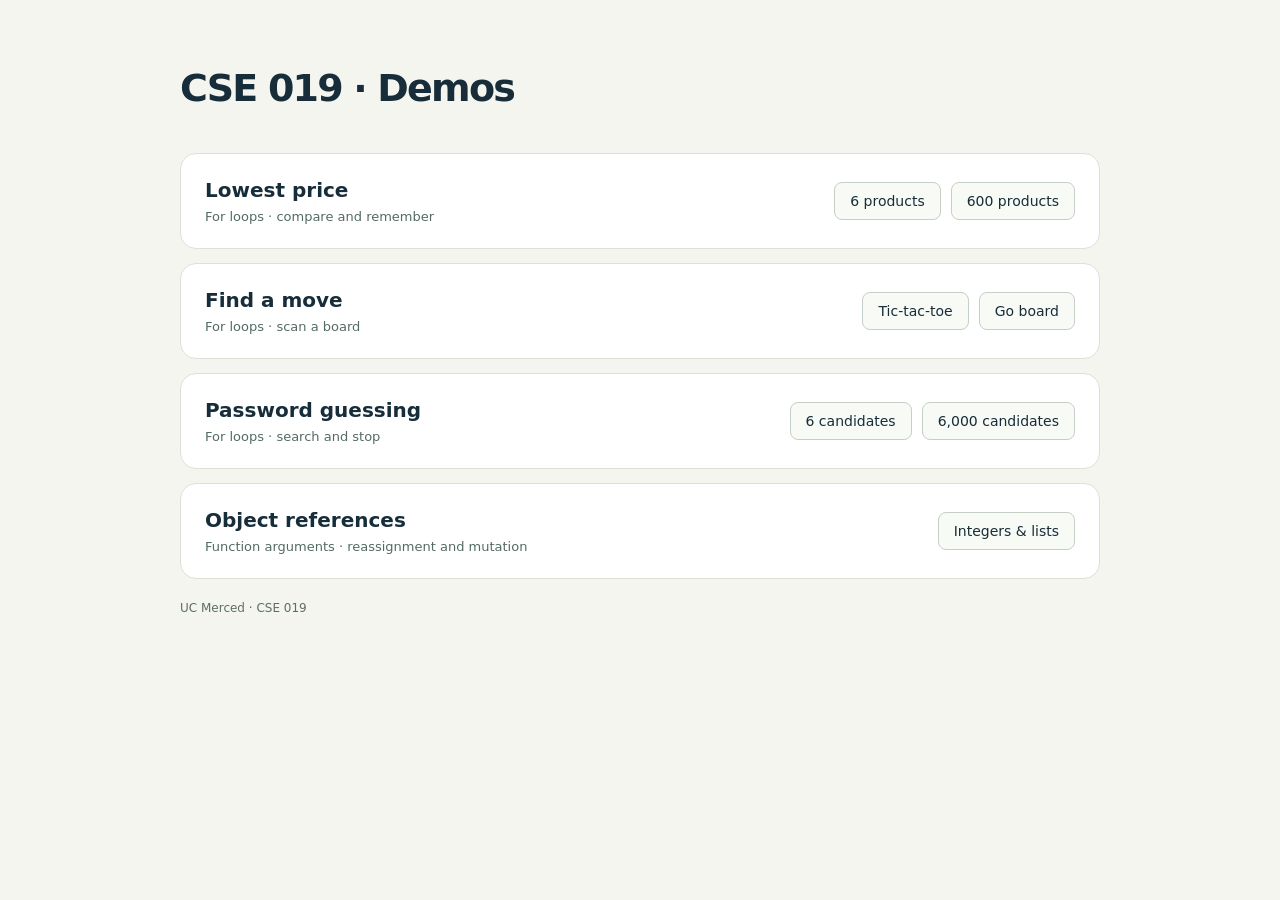
==== index.html @ 82db8a0d "Publish CSE 019 teaching demos for GitHub Pages" ====
<!doctype html>
<html lang="en">
<head>
<meta charset="utf-8">
<meta name="viewport" content="width=device-width, initial-scale=1">
<meta name="description" content="Interactive Python demos for CSE 019 at UC Merced: loops, object references, and mutability.">
<title>CSE 019 · Demos</title>
<link rel="stylesheet" href="demos/styles.css">
<style>
.shell{max-width:1000px}header{padding:32px 0}h1{font-size:38px}.demo-list{display:grid;gap:14px}.demo-row{display:flex;align-items:center;justify-content:space-between;gap:20px;padding:24px;flex-wrap:wrap}.demo-row h2{font-size:20px;margin:0}.links{display:flex;gap:10px;flex-wrap:wrap}.links a{border:1px solid #c5cec7;border-radius:8px;padding:10px 15px;text-decoration:none;font-size:14px;background:#f8faf6}.links a:hover{background:#def2e5}.topic{font-size:13px;color:#536b60;margin:7px 0 0}@media(max-width:520px){.demo-row{align-items:flex-start;flex-direction:column}}
</style>
</head>
<body><div class="shell"><header><h1>CSE 019 · Demos</h1></header><main class="demo-list">
<section class="panel demo-row"><div><h2>Lowest price</h2><p class="topic">For loops · compare and remember</p></div><div class="links"><a href="demos/index.html">6 products</a><a href="demos/prices-large.html">600 products</a></div></section>
<section class="panel demo-row"><div><h2>Find a move</h2><p class="topic">For loops · scan a board</p></div><div class="links"><a href="demos/tic-tac-toe.html">Tic-tac-toe</a><a href="demos/go-large.html">Go board</a></div></section>
<section class="panel demo-row"><div><h2>Password guessing</h2><p class="topic">For loops · search and stop</p></div><div class="links"><a href="demos/passwords.html">6 candidates</a><a href="demos/passwords-large.html">6,000 candidates</a></div></section>
<section class="panel demo-row"><div><h2>Object references</h2><p class="topic">Function arguments · reassignment and mutation</p></div><div class="links"><a href="demos/references.html">Integers &amp; lists</a></div></section>
</main><footer>UC Merced · CSE 019</footer></div></body></html>
---- demos/styles.css ----
:root{font-family:Inter,ui-sans-serif,system-ui,sans-serif;color:#172d39;background:#f4f5ef;font-synthesis:none;--accent:#12694f;--soft:#def2e5}*{box-sizing:border-box}body{margin:0}a{color:inherit}button,select,input{font:inherit}button,select{border:1px solid #c5cec7;border-radius:9px;background:#fff;padding:11px 16px;color:inherit}button{cursor:pointer;font-weight:650}button:hover{background:#e8eee8}button:disabled{opacity:.45;cursor:default}button:focus-visible,a:focus-visible,select:focus-visible{outline:3px solid #b36a12;outline-offset:3px}.primary{background:var(--accent);color:white;border-color:var(--accent)}.primary:hover{background:#084d39}.shell{max-width:1380px;margin:auto;padding:28px 40px}nav{display:flex;align-items:center;gap:10px;flex-wrap:wrap;border-bottom:1px solid #d6ddd4;padding-bottom:22px}nav .brand{font-weight:800;letter-spacing:-.7px;margin-right:auto;text-decoration:none;font-size:21px}nav a:not(.brand){font-size:14px;padding:9px 13px;text-decoration:none;border-radius:7px}nav a[aria-current]{background:#172d39;color:white}.eyebrow{font-size:12px;letter-spacing:2px;font-weight:750;text-transform:uppercase;color:var(--accent)}header{padding:32px 0 24px}h1{font-size:clamp(30px,4vw,49px);letter-spacing:-1.8px;margin:8px 0 12px;line-height:1.08}header p{font-size:17px;color:#51616a;max-width:800px;line-height:1.6;margin:0}.layout{display:grid;grid-template-columns:minmax(0,1.25fr) minmax(0,1fr);gap:24px}.panel{background:#fff;border:1px solid #dce1d8;border-radius:16px;overflow:hidden}.panel-head{display:flex;justify-content:space-between;align-items:center;gap:14px;padding:20px 24px;border-bottom:1px solid #e2e7df;flex-wrap:wrap}.panel-head h2{font-size:17px;margin:0}.tag{font-size:12px;color:#52655b;background:#eef3eb;border-radius:5px;padding:5px 8px}.scene{padding:24px;min-height:370px}.controls{display:flex;align-items:center;gap:9px;padding:18px 24px;border-top:1px solid #e2e7df;flex-wrap:wrap}.controls label{font-size:13px;margin-left:auto;display:flex;gap:8px;align-items:center}.controls select{padding:8px}.status{padding:18px 24px;background:var(--soft);min-height:91px;line-height:1.5}.status strong{display:block;margin-bottom:3px}.status span{font-size:14px}.code-panel{background:#142b35;color:#e9f1ef}.code-panel .panel-head{border-color:#304650}.code-panel .tag{background:#2d434a;color:#cee0d8}.code{padding:18px 0;margin:0;overflow:auto;font:14px/1.95 ui-monospace,SFMono-Regular,Consolas,monospace;tab-size:4}.line{display:block;min-width:max-content;padding:0 22px 0 0;border-left:3px solid transparent;white-space:pre}.line.active{background:#2d504c;border-color:#89e9b5}.ln{display:inline-block;width:38px;text-align:right;margin-right:18px;color:#8da6af;user-select:none}.variables{display:grid;grid-template-columns:repeat(3,1fr);gap:10px;padding:20px 24px;border-top:1px solid #304650}.variable small{color:#acc3cb;font:12px ui-monospace,monospace;display:block;margin-bottom:8px}.variable strong{font:20px ui-monospace,monospace;color:#a6f2c6;overflow-wrap:anywhere}.explain{padding:4px 24px 22px;font-size:14px;line-height:1.65;color:#c3d2d7}.lesson{margin-top:24px;padding:20px 24px;border-left:4px solid var(--accent);background:#e9eee3;line-height:1.6}.lesson b{margin-right:7px}.products{display:grid;grid-template-columns:repeat(3,1fr);gap:12px}.product{position:relative;border:2px solid #e4e9df;border-radius:11px;padding:14px 12px;text-align:center;transition:background .2s,border-color .2s}.product.active,.cell.active,.guess.active{border-color:#bd780d;background:#fff4dc}.product.best,.cell.best{box-shadow:inset 0 0 0 2px #16805b;background:#e8f7ed}.product .art{height:74px;display:grid;place-items:center}.bottle{width:29px;height:54px;border-radius:7px 7px 10px 10px;background:var(--bottle,#78958b);position:relative;box-shadow:inset -7px 0 #00000012}.bottle:before{content:'';position:absolute;width:17px;height:8px;left:6px;top:-6px;border-radius:3px 3px 0 0;background:#304e49}.bottle:after{content:'';position:absolute;width:17px;height:19px;left:6px;top:16px;border:1px solid #ffffff80;border-radius:50%}.product h3{font-size:14px;margin:5px 0}.product strong{font-size:25px}.item-note{font-size:11px;min-height:17px;margin-top:7px;color:#52635d}.scenario{display:flex;gap:10px;align-items:center;margin-bottom:22px;font-size:14px;flex-wrap:wrap}.board{display:grid;grid-template-columns:repeat(3,1fr);gap:9px;max-width:335px;margin:0 auto}.cell{aspect-ratio:1;border:2px solid #dce3da;border-radius:12px;position:relative;display:flex;align-items:center;justify-content:center;flex-direction:column;background:#f8faf6}.cell .index{position:absolute;top:7px;left:10px;font:11px ui-monospace,monospace;color:#687b73}.mark{font-size:43px;font-weight:700;line-height:1.2;color:#217e69}.mark.o{color:#b26339}.cell small{font-size:11px}.legend{text-align:center;color:#5e6e65;font-size:12px;margin-top:18px}.password-scene{display:grid;grid-template-columns:1fr 1fr;gap:20px}.guesses{display:flex;flex-direction:column;gap:7px}.guess{border:2px solid #e1e6de;border-radius:7px;padding:9px 11px;display:flex;justify-content:space-between;gap:8px;font:14px ui-monospace,monospace}.guess small{font:11px system-ui;color:#53665e}.guess.match{background:#def2e5;border-color:#16805b}.terminal{background:#142b35;border-radius:12px;color:#d7e6df;padding:18px;align-self:start;min-width:0}.lock{font-size:35px;margin:10px 0 18px}.terminal h3{font-size:14px}.terminal p{font:13px/1.6 ui-monospace,monospace;overflow-wrap:anywhere}.terminal .result{color:#a6f2c6}.terminal small{color:#acc3cb;line-height:1.5;display:block}.check{display:flex;align-items:center;gap:8px;font-size:14px;margin-bottom:20px}footer{font-size:12px;color:#5d6e65;padding:22px 0}@media(max-width:1000px){.shell{padding:22px}.layout{grid-template-columns:1fr}.scene{min-height:0}.code{font-size:14px}}@media(max-width:480px){.shell{padding:15px}.products{grid-template-columns:repeat(2,1fr)}.password-scene{grid-template-columns:1fr}.controls label{margin-left:0}.variables{padding:18px 15px}.variable strong{font-size:16px}.scene{padding:18px}nav .brand{width:100%}.panel-head{padding:18px}.code{font-size:12px}}@media(prefers-reduced-motion:reduce){*{transition:none!important}}
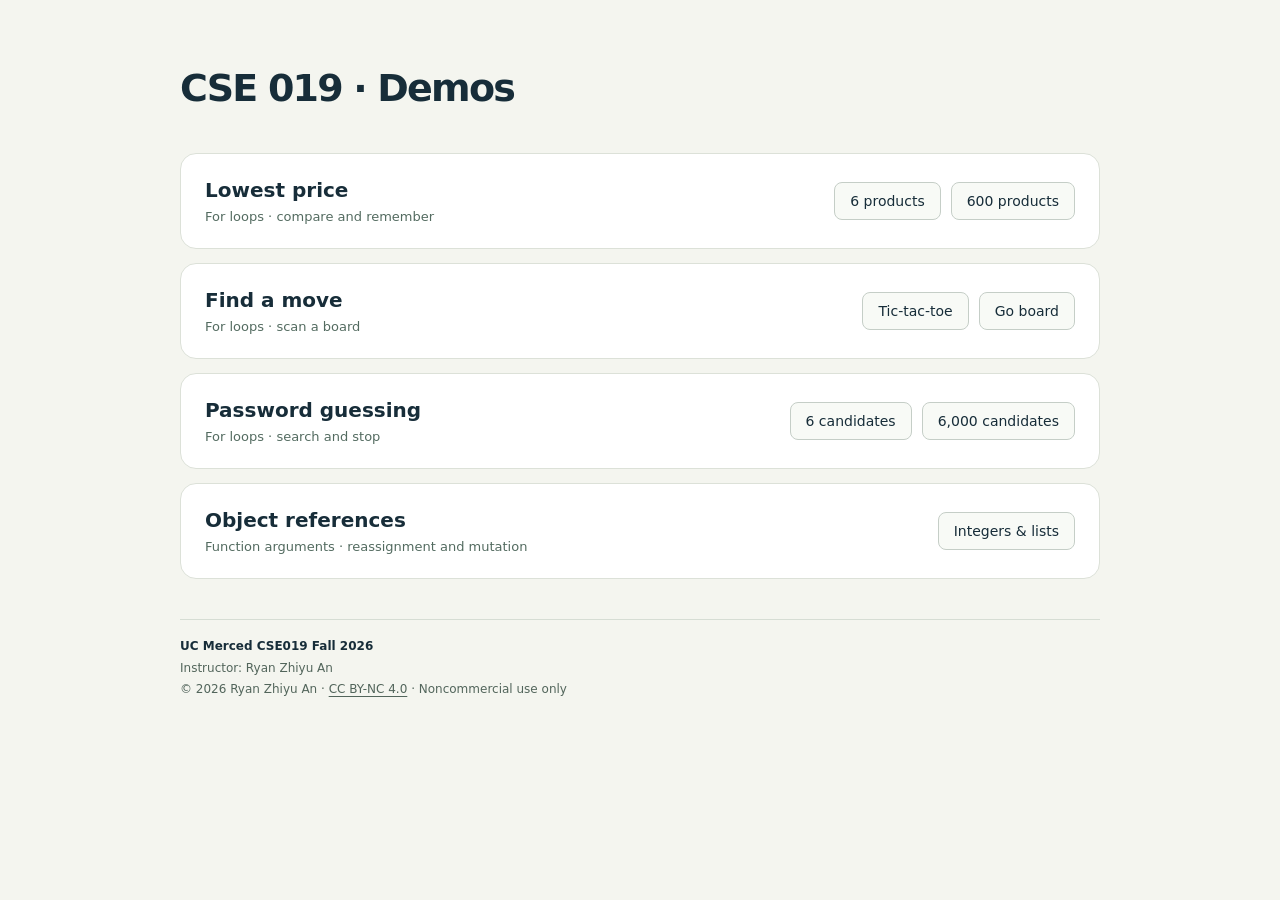
==== commit bd3a6604: "Add CC BY-NC 4.0 license and instructor credit" ====
--- a/index.html
+++ b/index.html
@@ -15,4 +15,4 @@
 <section class="panel demo-row"><div><h2>Find a move</h2><p class="topic">For loops · scan a board</p></div><div class="links"><a href="demos/tic-tac-toe.html">Tic-tac-toe</a><a href="demos/go-large.html">Go board</a></div></section>
 <section class="panel demo-row"><div><h2>Password guessing</h2><p class="topic">For loops · search and stop</p></div><div class="links"><a href="demos/passwords.html">6 candidates</a><a href="demos/passwords-large.html">6,000 candidates</a></div></section>
 <section class="panel demo-row"><div><h2>Object references</h2><p class="topic">Function arguments · reassignment and mutation</p></div><div class="links"><a href="demos/references.html">Integers &amp; lists</a></div></section>
-</main><footer>UC Merced · CSE 019</footer></div></body></html>
+</main><footer><div class="credit"><strong>UC Merced CSE019 Fall 2026</strong><br>Instructor: Ryan Zhiyu An<br>© 2026 Ryan Zhiyu An · <a rel="license" href="https://creativecommons.org/licenses/by-nc/4.0/">CC BY-NC 4.0</a> · Noncommercial use only</div></footer></div></body></html>
--- a/demos/styles.css
+++ b/demos/styles.css
@@ -1 +1,3 @@
 :root{font-family:Inter,ui-sans-serif,system-ui,sans-serif;color:#172d39;background:#f4f5ef;font-synthesis:none;--accent:#12694f;--soft:#def2e5}*{box-sizing:border-box}body{margin:0}a{color:inherit}button,select,input{font:inherit}button,select{border:1px solid #c5cec7;border-radius:9px;background:#fff;padding:11px 16px;color:inherit}button{cursor:pointer;font-weight:650}button:hover{background:#e8eee8}button:disabled{opacity:.45;cursor:default}button:focus-visible,a:focus-visible,select:focus-visible{outline:3px solid #b36a12;outline-offset:3px}.primary{background:var(--accent);color:white;border-color:var(--accent)}.primary:hover{background:#084d39}.shell{max-width:1380px;margin:auto;padding:28px 40px}nav{display:flex;align-items:center;gap:10px;flex-wrap:wrap;border-bottom:1px solid #d6ddd4;padding-bottom:22px}nav .brand{font-weight:800;letter-spacing:-.7px;margin-right:auto;text-decoration:none;font-size:21px}nav a:not(.brand){font-size:14px;padding:9px 13px;text-decoration:none;border-radius:7px}nav a[aria-current]{background:#172d39;color:white}.eyebrow{font-size:12px;letter-spacing:2px;font-weight:750;text-transform:uppercase;color:var(--accent)}header{padding:32px 0 24px}h1{font-size:clamp(30px,4vw,49px);letter-spacing:-1.8px;margin:8px 0 12px;line-height:1.08}header p{font-size:17px;color:#51616a;max-width:800px;line-height:1.6;margin:0}.layout{display:grid;grid-template-columns:minmax(0,1.25fr) minmax(0,1fr);gap:24px}.panel{background:#fff;border:1px solid #dce1d8;border-radius:16px;overflow:hidden}.panel-head{display:flex;justify-content:space-between;align-items:center;gap:14px;padding:20px 24px;border-bottom:1px solid #e2e7df;flex-wrap:wrap}.panel-head h2{font-size:17px;margin:0}.tag{font-size:12px;color:#52655b;background:#eef3eb;border-radius:5px;padding:5px 8px}.scene{padding:24px;min-height:370px}.controls{display:flex;align-items:center;gap:9px;padding:18px 24px;border-top:1px solid #e2e7df;flex-wrap:wrap}.controls label{font-size:13px;margin-left:auto;display:flex;gap:8px;align-items:center}.controls select{padding:8px}.status{padding:18px 24px;background:var(--soft);min-height:91px;line-height:1.5}.status strong{display:block;margin-bottom:3px}.status span{font-size:14px}.code-panel{background:#142b35;color:#e9f1ef}.code-panel .panel-head{border-color:#304650}.code-panel .tag{background:#2d434a;color:#cee0d8}.code{padding:18px 0;margin:0;overflow:auto;font:14px/1.95 ui-monospace,SFMono-Regular,Consolas,monospace;tab-size:4}.line{display:block;min-width:max-content;padding:0 22px 0 0;border-left:3px solid transparent;white-space:pre}.line.active{background:#2d504c;border-color:#89e9b5}.ln{display:inline-block;width:38px;text-align:right;margin-right:18px;color:#8da6af;user-select:none}.variables{display:grid;grid-template-columns:repeat(3,1fr);gap:10px;padding:20px 24px;border-top:1px solid #304650}.variable small{color:#acc3cb;font:12px ui-monospace,monospace;display:block;margin-bottom:8px}.variable strong{font:20px ui-monospace,monospace;color:#a6f2c6;overflow-wrap:anywhere}.explain{padding:4px 24px 22px;font-size:14px;line-height:1.65;color:#c3d2d7}.lesson{margin-top:24px;padding:20px 24px;border-left:4px solid var(--accent);background:#e9eee3;line-height:1.6}.lesson b{margin-right:7px}.products{display:grid;grid-template-columns:repeat(3,1fr);gap:12px}.product{position:relative;border:2px solid #e4e9df;border-radius:11px;padding:14px 12px;text-align:center;transition:background .2s,border-color .2s}.product.active,.cell.active,.guess.active{border-color:#bd780d;background:#fff4dc}.product.best,.cell.best{box-shadow:inset 0 0 0 2px #16805b;background:#e8f7ed}.product .art{height:74px;display:grid;place-items:center}.bottle{width:29px;height:54px;border-radius:7px 7px 10px 10px;background:var(--bottle,#78958b);position:relative;box-shadow:inset -7px 0 #00000012}.bottle:before{content:'';position:absolute;width:17px;height:8px;left:6px;top:-6px;border-radius:3px 3px 0 0;background:#304e49}.bottle:after{content:'';position:absolute;width:17px;height:19px;left:6px;top:16px;border:1px solid #ffffff80;border-radius:50%}.product h3{font-size:14px;margin:5px 0}.product strong{font-size:25px}.item-note{font-size:11px;min-height:17px;margin-top:7px;color:#52635d}.scenario{display:flex;gap:10px;align-items:center;margin-bottom:22px;font-size:14px;flex-wrap:wrap}.board{display:grid;grid-template-columns:repeat(3,1fr);gap:9px;max-width:335px;margin:0 auto}.cell{aspect-ratio:1;border:2px solid #dce3da;border-radius:12px;position:relative;display:flex;align-items:center;justify-content:center;flex-direction:column;background:#f8faf6}.cell .index{position:absolute;top:7px;left:10px;font:11px ui-monospace,monospace;color:#687b73}.mark{font-size:43px;font-weight:700;line-height:1.2;color:#217e69}.mark.o{color:#b26339}.cell small{font-size:11px}.legend{text-align:center;color:#5e6e65;font-size:12px;margin-top:18px}.password-scene{display:grid;grid-template-columns:1fr 1fr;gap:20px}.guesses{display:flex;flex-direction:column;gap:7px}.guess{border:2px solid #e1e6de;border-radius:7px;padding:9px 11px;display:flex;justify-content:space-between;gap:8px;font:14px ui-monospace,monospace}.guess small{font:11px system-ui;color:#53665e}.guess.match{background:#def2e5;border-color:#16805b}.terminal{background:#142b35;border-radius:12px;color:#d7e6df;padding:18px;align-self:start;min-width:0}.lock{font-size:35px;margin:10px 0 18px}.terminal h3{font-size:14px}.terminal p{font:13px/1.6 ui-monospace,monospace;overflow-wrap:anywhere}.terminal .result{color:#a6f2c6}.terminal small{color:#acc3cb;line-height:1.5;display:block}.check{display:flex;align-items:center;gap:8px;font-size:14px;margin-bottom:20px}footer{font-size:12px;color:#5d6e65;padding:22px 0}@media(max-width:1000px){.shell{padding:22px}.layout{grid-template-columns:1fr}.scene{min-height:0}.code{font-size:14px}}@media(max-width:480px){.shell{padding:15px}.products{grid-template-columns:repeat(2,1fr)}.password-scene{grid-template-columns:1fr}.controls label{margin-left:0}.variables{padding:18px 15px}.variable strong{font-size:16px}.scene{padding:18px}nav .brand{width:100%}.panel-head{padding:18px}.code{font-size:12px}}@media(prefers-reduced-motion:reduce){*{transition:none!important}}
+
+.credit{margin-top:18px;padding-top:16px;border-top:1px solid #d6ddd4;font-size:12px;line-height:1.8;color:#52655b}.credit strong{font-weight:650;color:#172d39}.credit a{text-underline-offset:3px}
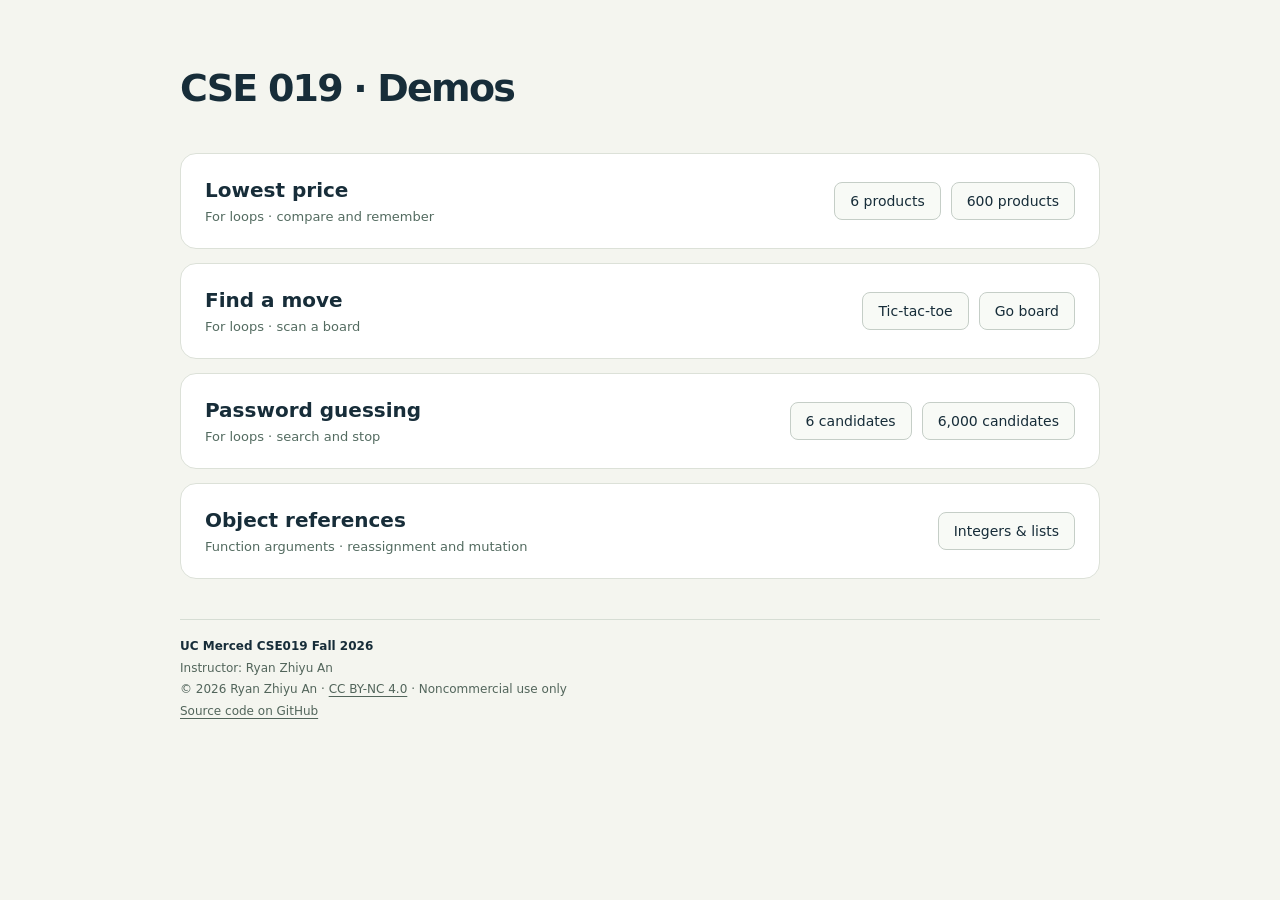
==== commit 576d99d1: "Link GitHub source code from page credits" ====
--- a/index.html
+++ b/index.html
@@ -15,4 +15,4 @@
 <section class="panel demo-row"><div><h2>Find a move</h2><p class="topic">For loops · scan a board</p></div><div class="links"><a href="demos/tic-tac-toe.html">Tic-tac-toe</a><a href="demos/go-large.html">Go board</a></div></section>
 <section class="panel demo-row"><div><h2>Password guessing</h2><p class="topic">For loops · search and stop</p></div><div class="links"><a href="demos/passwords.html">6 candidates</a><a href="demos/passwords-large.html">6,000 candidates</a></div></section>
 <section class="panel demo-row"><div><h2>Object references</h2><p class="topic">Function arguments · reassignment and mutation</p></div><div class="links"><a href="demos/references.html">Integers &amp; lists</a></div></section>
-</main><footer><div class="credit"><strong>UC Merced CSE019 Fall 2026</strong><br>Instructor: Ryan Zhiyu An<br>© 2026 Ryan Zhiyu An · <a rel="license" href="https://creativecommons.org/licenses/by-nc/4.0/">CC BY-NC 4.0</a> · Noncommercial use only</div></footer></div></body></html>
+</main><footer><div class="credit"><strong>UC Merced CSE019 Fall 2026</strong><br>Instructor: Ryan Zhiyu An<br>© 2026 Ryan Zhiyu An · <a rel="license" href="https://creativecommons.org/licenses/by-nc/4.0/">CC BY-NC 4.0</a> · Noncommercial use only<br><a href="https://github.com/ryeii/UCM-CSE019-Demos">Source code on GitHub</a></div></footer></div></body></html>
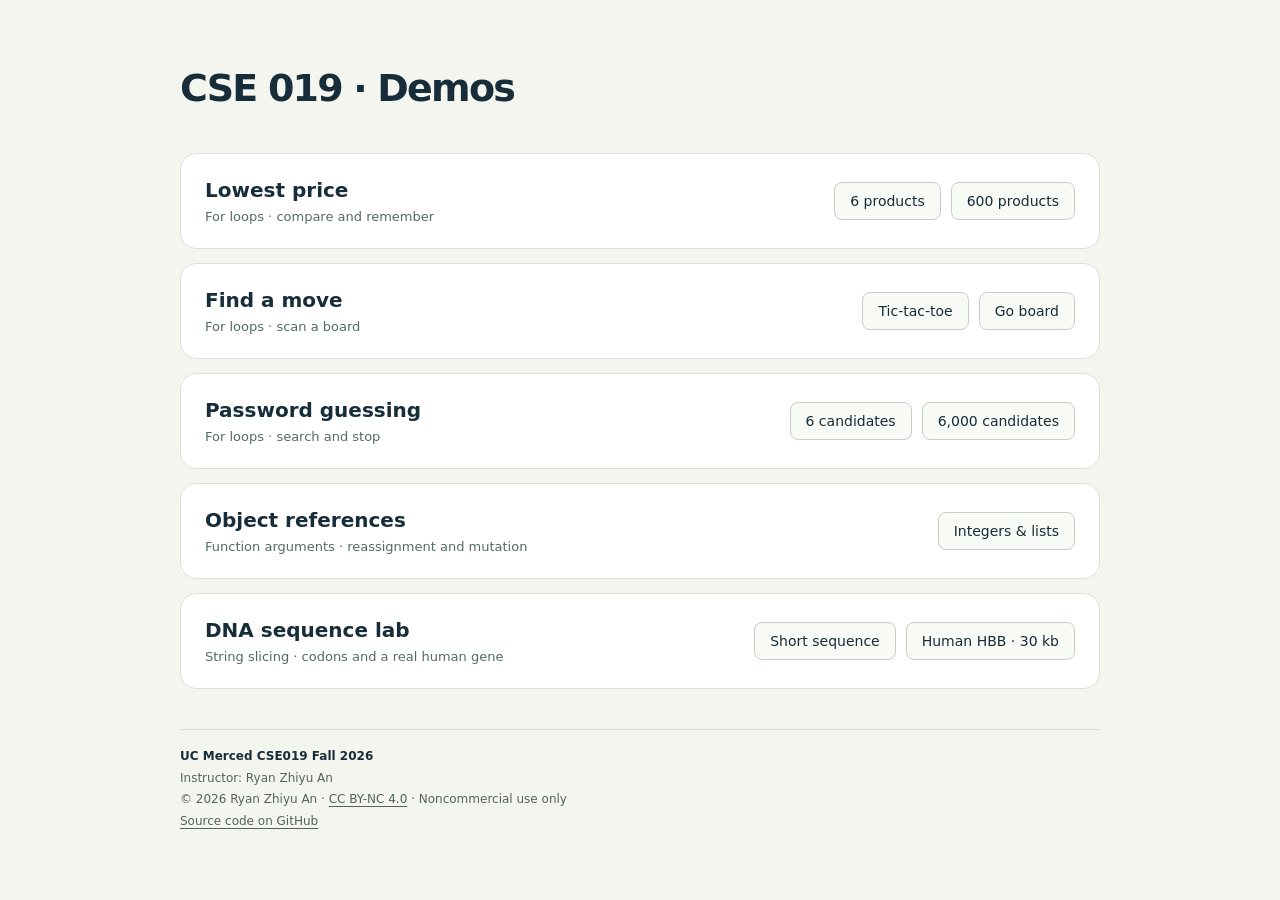
==== commit dc8d02e9: "Add DNA slicing demos with validated NCBI HBB reference data" ====
--- a/index.html
+++ b/index.html
@@ -15,4 +15,5 @@
 <section class="panel demo-row"><div><h2>Find a move</h2><p class="topic">For loops · scan a board</p></div><div class="links"><a href="demos/tic-tac-toe.html">Tic-tac-toe</a><a href="demos/go-large.html">Go board</a></div></section>
 <section class="panel demo-row"><div><h2>Password guessing</h2><p class="topic">For loops · search and stop</p></div><div class="links"><a href="demos/passwords.html">6 candidates</a><a href="demos/passwords-large.html">6,000 candidates</a></div></section>
 <section class="panel demo-row"><div><h2>Object references</h2><p class="topic">Function arguments · reassignment and mutation</p></div><div class="links"><a href="demos/references.html">Integers &amp; lists</a></div></section>
+<section class="panel demo-row"><div><h2>DNA sequence lab</h2><p class="topic">String slicing · codons and a real human gene</p></div><div class="links"><a href="demos/dna.html">Short sequence</a><a href="demos/dna-large.html">Human HBB · 30 kb</a></div></section>
 </main><footer><div class="credit"><strong>UC Merced CSE019 Fall 2026</strong><br>Instructor: Ryan Zhiyu An<br>© 2026 Ryan Zhiyu An · <a rel="license" href="https://creativecommons.org/licenses/by-nc/4.0/">CC BY-NC 4.0</a> · Noncommercial use only<br><a href="https://github.com/ryeii/UCM-CSE019-Demos">Source code on GitHub</a></div></footer></div></body></html>
